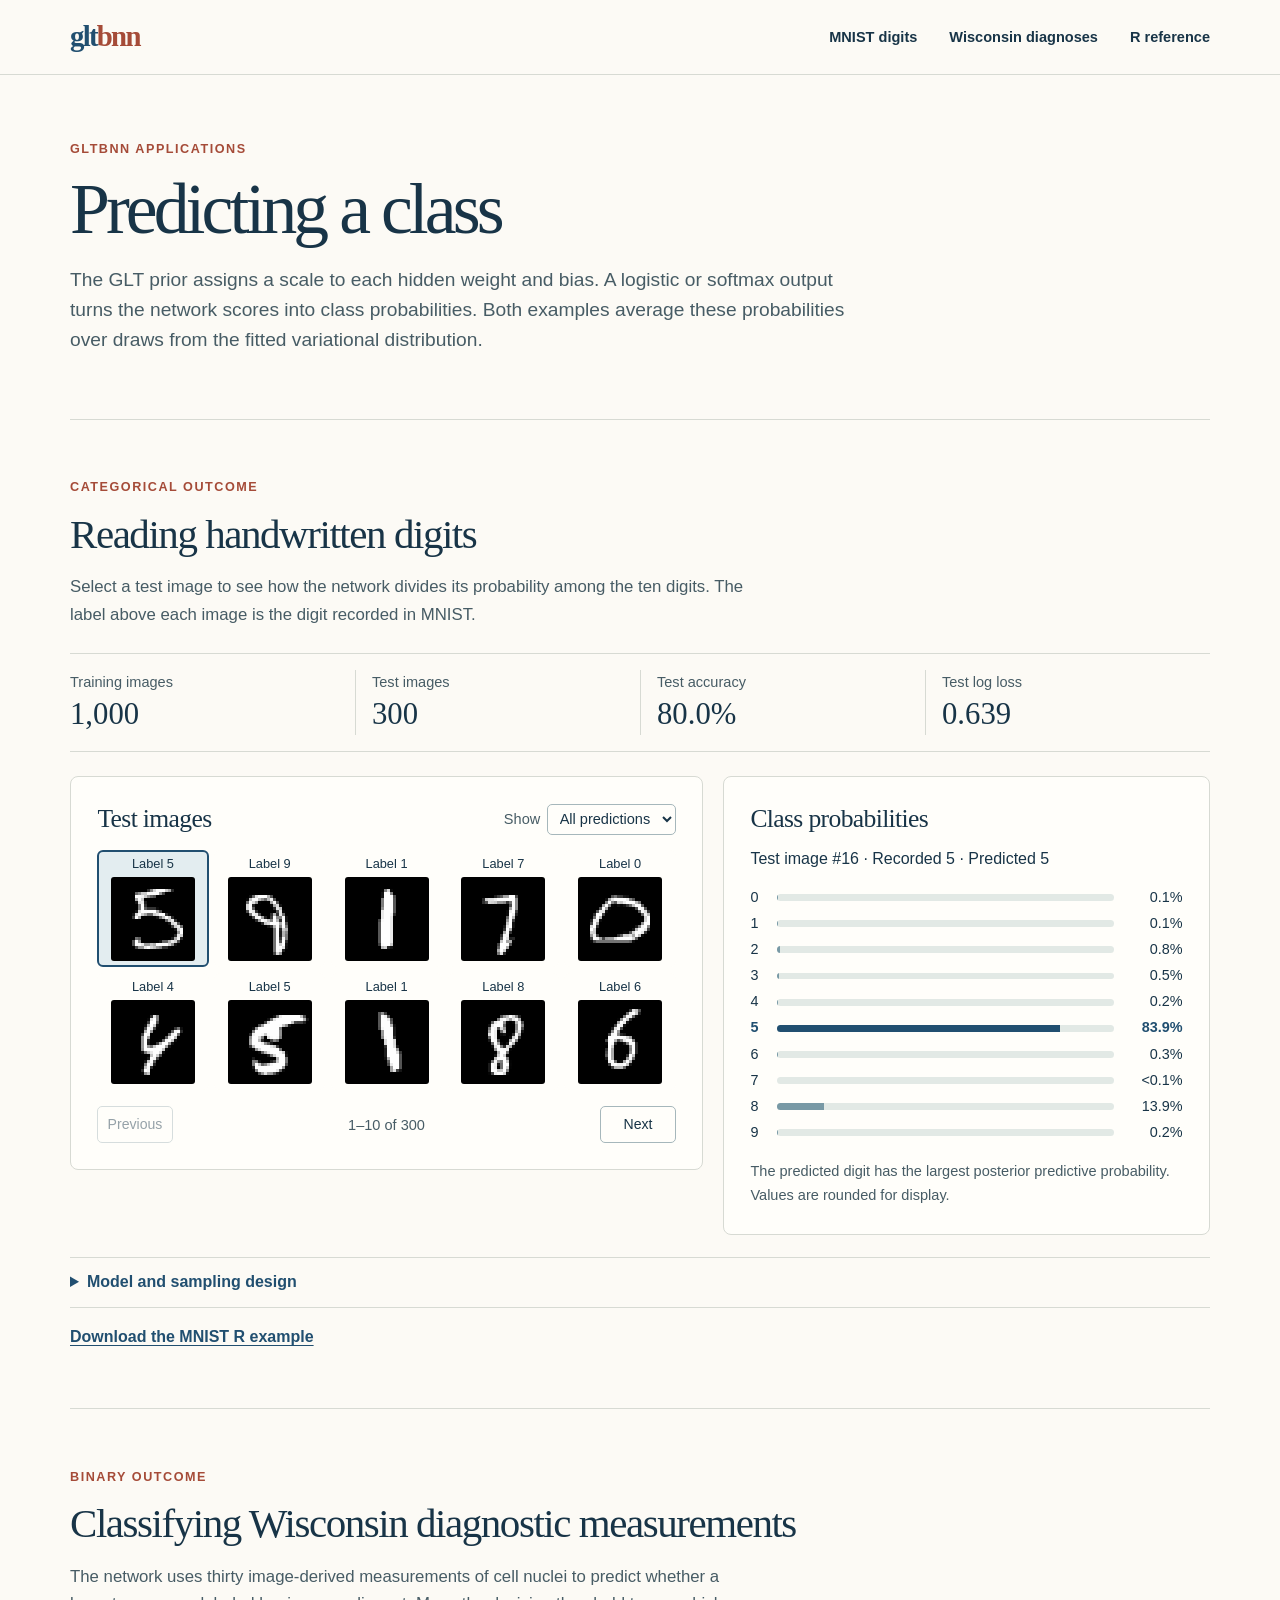
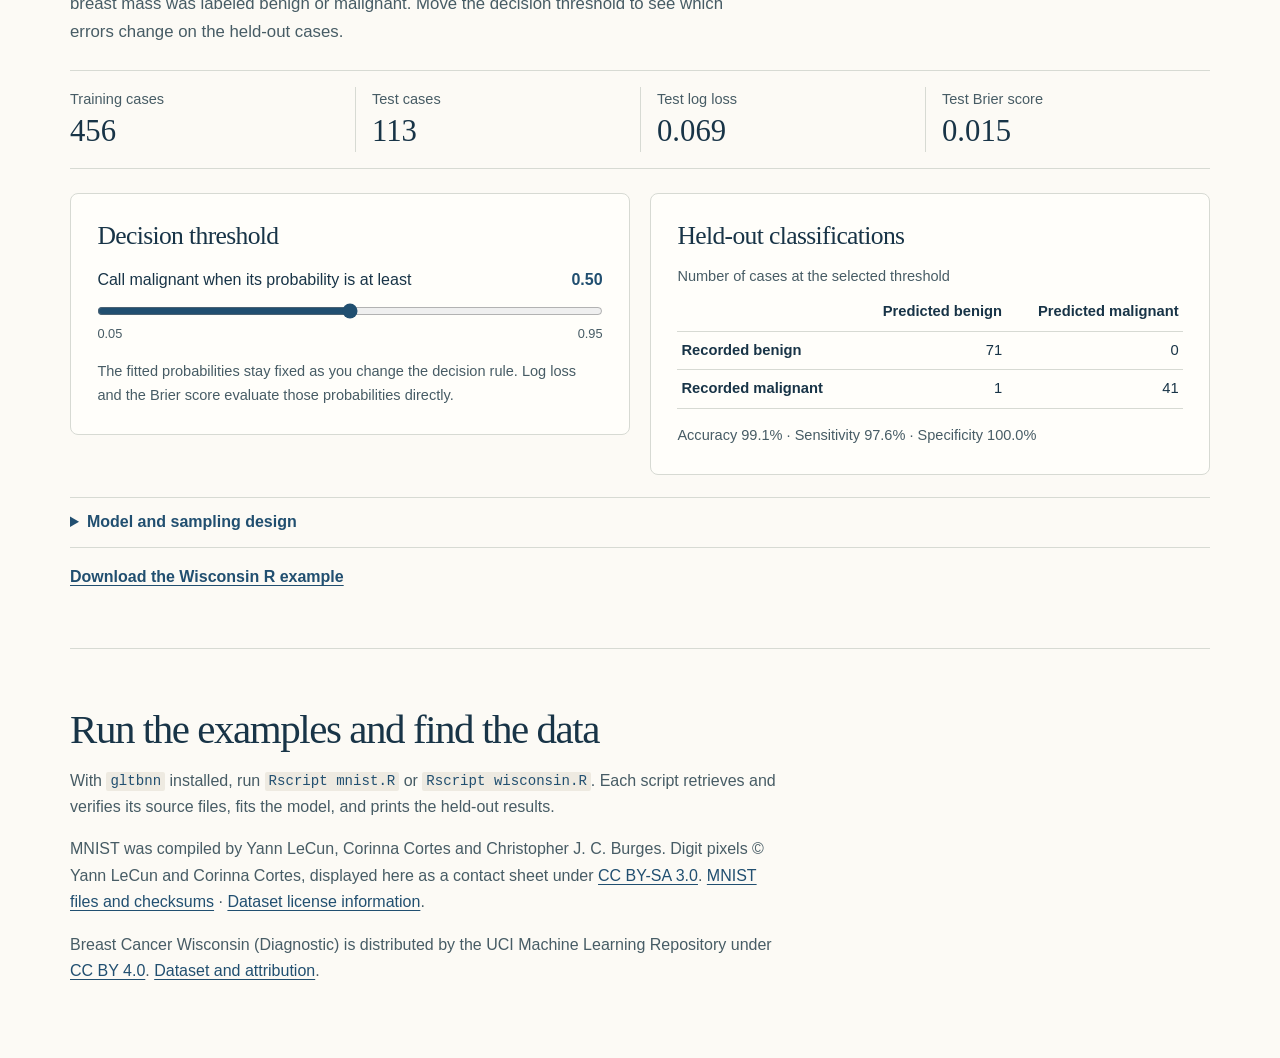
==== docs/classification/index.html @ 9e3a10c3 "Fit coefficient-specific shrinkage priors and publish verified examples" ====
<!doctype html>
<html lang="en">
<head>
  <meta charset="utf-8">
  <meta name="viewport" content="width=device-width, initial-scale=1">
  <meta name="description" content="Explore held-out predictions from Bayesian neural networks fitted to Wisconsin diagnostic measurements and MNIST digits in R.">
  <title>Classification applications · gltbnn</title>
  <link rel="icon" href="../assets/mark.svg" type="image/svg+xml">
  <link rel="stylesheet" href="../package.css">
  <link rel="stylesheet" href="style.css">
  <script defer src="mnist.js"></script>
  <script defer src="wisconsin.js"></script>
  <script defer src="application.js"></script>
</head>
<body>
<a class="skip" href="#main">Skip to applications</a>
<header class="topbar"><div class="wrap bar-inner">
  <a class="wordmark" href="../" aria-label="gltbnn home">glt<span>bnn</span></a>
  <nav aria-label="Applications"><a href="#mnist">MNIST digits</a><a href="#binary">Wisconsin diagnoses</a><a href="../reference.pdf">R reference</a></nav>
</div></header>
<main id="main" class="wrap">
  <header class="page-title">
    <p class="kicker">gltbnn applications</p>
    <h1>Predicting a class</h1>
    <p class="intro">The GLT prior assigns a scale to each hidden weight and bias. A logistic or softmax output turns the network scores into class probabilities. Both examples average these probabilities over draws from the fitted variational distribution.</p>
  </header>
  <section id="mnist" class="application" aria-labelledby="mnist-heading">
    <p class="kicker">Categorical outcome</p>
    <h2 id="mnist-heading">Reading handwritten digits</h2>
    <p class="lead">Select a test image to see how the network divides its probability among the ten digits. The label above each image is the digit recorded in MNIST.</p>
    <noscript><p>Enable JavaScript to inspect predictions, or run the <a href="mnist.R">MNIST example in R</a>.</p></noscript>
    <div class="interactive" hidden id="digit-explorer">
      <div class="numbers"><div><span>Training images</span><strong id="digit-training"></strong></div><div><span>Test images</span><strong id="digit-testing"></strong></div><div><span>Test accuracy</span><strong id="digit-accuracy"></strong></div><div><span>Test log loss</span><strong id="digit-loss"></strong></div></div>
      <div class="two-panels digits-layout">
        <section class="card" aria-labelledby="gallery-heading">
          <div class="card-head"><h3 id="gallery-heading">Test images</h3><label class="filter">Show <select id="filter"><option value="all">All predictions</option><option value="wrong">Errors only</option><option value="correct">Correct only</option></select></label></div>
          <div id="gallery" class="gallery" role="group" aria-label="Select a test image"></div>
          <div class="pager"><button type="button" id="previous">Previous</button><span id="page-count" role="status"></span><button type="button" id="next">Next</button></div>
        </section>
        <section class="card" aria-labelledby="prob-heading">
          <div class="card-head"><h3 id="prob-heading">Class probabilities</h3></div>
          <p class="selection" id="selection" role="status"></p>
          <div class="probabilities" id="probabilities"></div>
          <p class="small">The predicted digit has the largest posterior predictive probability. Values are rounded for display.</p>
        </section>
      </div>
    </div>
    <details class="method"><summary>Model and sampling design</summary>
      <p>We sampled 100 images per digit from the official training split and 30 per digit from the separate test split. The balanced test accuracy gives each digit equal weight. The gallery displays the original 28 × 28 pixels. For fitting, we average each 2 × 2 block to obtain 196 predictors and standardize using the training images.</p>
      <p>A GLT network with one hidden layer of 20 units uses <code>outcome = "categorical"</code>. Its nine free scores are log odds relative to digit 9, whose score is zero. At each weight draw, the probability of digit <i>c</i> is exp(η<sub><i>c</i></sub>)/∑<sub><i>j</i></sub> exp(η<sub><i>j</i></sub>). We average 128 draws. Test log loss is the mean negative log probability assigned to the recorded digit.</p>
    </details>
    <p class="download"><a href="mnist.R" download>Download the MNIST R example</a></p>
  </section>
  <section id="binary" class="application" aria-labelledby="wdbc-heading">
    <p class="kicker">Binary outcome</p>
    <h2 id="wdbc-heading">Classifying Wisconsin diagnostic measurements</h2>
    <p class="lead">The network uses thirty image-derived measurements of cell nuclei to predict whether a breast mass was labeled benign or malignant. Move the decision threshold to see which errors change on the held-out cases.</p>
    <noscript><p>Enable JavaScript to adjust the threshold, or run the <a href="wisconsin.R">Wisconsin example in R</a>.</p></noscript>
    <div class="interactive" hidden id="binary-explorer">
      <div class="numbers"><div><span>Training cases</span><strong id="wdbc-training"></strong></div><div><span>Test cases</span><strong id="wdbc-testing"></strong></div><div><span>Test log loss</span><strong id="wdbc-loss"></strong></div><div><span>Test Brier score</span><strong id="wdbc-brier"></strong></div></div>
      <div class="two-panels">
        <section class="card" aria-labelledby="threshold-heading">
          <h3 id="threshold-heading">Decision threshold</h3>
          <div class="threshold"><label for="cutoff">Call malignant when its probability is at least</label><output id="cutoff-value" for="cutoff">0.50</output></div>
          <input type="range" id="cutoff" min="0.05" max="0.95" step="0.05" value="0.50">
          <div class="range-ends" aria-hidden="true"><span>0.05</span><span>0.95</span></div>
          <p class="small">The fitted probabilities stay fixed as you change the decision rule. Log loss and the Brier score evaluate those probabilities directly.</p>
        </section>
        <section class="card" aria-labelledby="confusion-heading">
          <h3 id="confusion-heading">Held-out classifications</h3>
          <table class="confusion"><caption>Number of cases at the selected threshold</caption><thead><tr><td></td><th scope="col">Predicted benign</th><th scope="col">Predicted malignant</th></tr></thead>
          <tbody><tr><th scope="row">Recorded benign</th><td id="tn"></td><td id="fp"></td></tr><tr><th scope="row">Recorded malignant</th><td id="fn"></td><td id="tp"></td></tr></tbody></table>
          <p class="small" id="binary-metrics" role="status"></p>
        </section>
      </div>
    </div>
    <details class="method"><summary>Model and sampling design</summary>
      <p>We reserved about one fifth of each diagnosis group for testing and excluded the record identifier from the predictors. A GLT network with eight units in one hidden layer uses <code>outcome = "binary"</code>. The second factor level is malignant. For a network score η, the probability of this class is 1/(1 + exp(−η)). We average 256 draws before applying the threshold.</p>
      <p>Log loss is the mean negative log probability of the recorded diagnosis. The binary Brier score is the mean squared difference between the malignant probability and the indicator of malignancy. Lower values are better for both.</p>
    </details>
    <p class="download"><a href="wisconsin.R" download>Download the Wisconsin R example</a></p>
  </section>
  <section class="sources" aria-labelledby="sources-heading"><h2 id="sources-heading">Run the examples and find the data</h2>
    <p>With <code>gltbnn</code> installed, run <code>Rscript mnist.R</code> or <code>Rscript wisconsin.R</code>. Each script retrieves and verifies its source files, fits the model, and prints the held-out results.</p>
    <p>MNIST was compiled by Yann LeCun, Corinna Cortes and Christopher J. C. Burges. Digit pixels © Yann LeCun and Corinna Cortes, displayed here as a contact sheet under <a href="https://creativecommons.org/licenses/by-sa/3.0/">CC BY-SA 3.0</a>. <a href="https://github.com/cvdfoundation/mnist">MNIST files and checksums</a> · <a href="https://keras.io/2/api/datasets/mnist/">Dataset license information</a>.</p>
    <p>Breast Cancer Wisconsin (Diagnostic) is distributed by the UCI Machine Learning Repository under <a href="https://creativecommons.org/licenses/by/4.0/">CC BY 4.0</a>. <a href="https://doi.org/10.24432/C5DW2B">Dataset and attribution</a>.</p>
  </section>
</main>
</body>
</html>
---- docs/package.css ----
:root {
  --paper: #fcfaf5;
  --ink: #183447;
  --navy: #214f70;
  --rust: #a54b38;
  --muted: #475c65;
  --rule: #d7dad3;
  --serif: "Baskervville", "Iowan Old Style", "Palatino Linotype", Palatino, Georgia, serif;
  --sans: "Inter", "Segoe UI", Arial, sans-serif;
  --mono: "IBM Plex Mono", Consolas, monospace;
}
* { box-sizing: border-box; }
html { scroll-padding-top: 1rem; }
body { margin: 0; background: var(--paper); color: var(--ink); font: 1rem/1.65 var(--sans); }
a { color: var(--navy); text-underline-offset: .2em; }
a:hover { color: var(--rust); }
a:focus-visible, button:focus-visible { outline: 3px solid #d1884e; outline-offset: 5px; }
.wrap { width: min(1140px, calc(100% - clamp(2rem, 9vw, 8rem))); margin-inline: auto; }
.topbar { border-bottom: 1px solid var(--rule); }
.bar-inner, .footer-inner, .actions, nav { display: flex; align-items: center; }
.bar-inner { justify-content: space-between; min-height: 4.6rem; gap: 1rem; }
.wordmark { font: bold 1.8rem/1 var(--serif); letter-spacing: -.06em; text-decoration: none; }
.wordmark span { color: var(--rust); }
nav { flex-wrap: wrap; justify-content: flex-end; gap: clamp(.75rem, 2.5vw, 2.25rem); }
nav a { font-size: .91rem; font-weight: 600; color: var(--ink); text-decoration: none; }
nav a:hover, .text-link:hover, footer a:hover { text-decoration: underline; }
.hero { display: grid; grid-template-columns: minmax(0, 1.6fr) minmax(0, .8fr); align-items: center; gap: clamp(1rem, 5vw, 5rem); padding-block: clamp(2.5rem, 6vw, 5rem); }
.kicker { margin: 0 0 .85rem; color: var(--rust); text-transform: uppercase; font-size: .79rem; font-weight: 700; letter-spacing: .12em; }
.kicker span { padding-inline: .22em; color: #8a8176; }
h1, h2, h3 { font-family: var(--serif); font-weight: 500; color: var(--ink); }
h1 { margin: 0; font-size: clamp(2.8rem, 5.6vw, 5rem); line-height: 1.02; letter-spacing: -.055em; text-wrap: balance; }
.intro { margin: 1.2rem 0 0; max-width: 57ch; font-size: clamp(1.03rem, 1.6vw, 1.2rem); color: var(--muted); line-height: 1.55; }
.actions { gap: 1.4rem; flex-wrap: wrap; margin-top: 1.8rem; }
.button { display: inline-flex; align-items: center; gap: .9rem; background: var(--navy); color: #fff; border-radius: 5px; padding: .66rem 1.15rem; text-decoration: none; font-weight: 600; }
.button:hover { background: #163d55; color: #fff; }
.text-link { font-weight: 600; text-decoration: none; }
.hero-mark { display: grid; place-items: center; }
.hero-mark img { width: clamp(135px, 19vw, 230px); max-width: 96%; height: auto; }
.section-grid, .illustrations { border-top: 1px solid var(--rule); padding-block: clamp(2rem, 5vw, 3.6rem); }
.section-grid { display: grid; grid-template-columns: minmax(0, .8fr) minmax(0, 1.35fr); column-gap: clamp(2rem, 6vw, 6rem); align-items: start; }
h2 { margin: 0 0 .6rem; font-size: clamp(1.85rem, 3.2vw, 2.75rem); line-height: 1.1; letter-spacing: -.035em; }
.section-grid p, .topic p { margin: .75rem 0 0; max-width: 58ch; color: var(--muted); }
code { font-family: var(--mono); }
p code { color: var(--navy); background: #eeeae1; padding: .1em .28em; border-radius: .15em; font-size: .88em; overflow-wrap: anywhere; }
.codebox { min-width: 0; border: 1px solid #254657; border-radius: 6px; overflow: hidden; background: #172f3e; color: #ecf1ef; }
.codebar { display: flex; align-items: center; justify-content: space-between; min-height: 2.45rem; padding: 0 1.15rem; border-bottom: 1px solid #3b515a; background: #203b4b; color: #d8e2e2; font: .81rem/1.2 var(--sans); }
.copy { background: transparent; border: 1px solid #70848a; color: #f4f7f5; padding: .25rem .5rem; border-radius: 3px; font: inherit; cursor: pointer; }
.copy:hover { background: #335466; }
pre { margin: 0; padding: 1.1rem 1.15rem; font: .88rem/1.65 var(--mono); overflow-x: auto; tab-size: 2; }
.str { color: #f4caad; }
.section-grid .result-note { color: #4d5d63; font-size: .88rem; margin-top: .85rem; }
.illustration-grid { display: grid; grid-template-columns: 1fr 1fr; gap: 1.5rem; margin-top: 1.5rem; }
.topic { padding: 1.2rem 1.5rem 1.4rem; text-decoration: none; border: 1px solid var(--rule); border-radius: 5px; background: #fffdfa; }
.topic:hover { border-color: #7390a0; }
h3 { display: flex; justify-content: space-between; gap: 1rem; font-size: 1.6rem; line-height: 1.2; letter-spacing: -.025em; margin: 0; }
.topic h3 span { font: 1.1rem var(--sans); color: var(--rust); }
.topic p { font-size: .95rem; }
footer { border-top: 1px solid var(--rule); }
.footer-inner { align-items: baseline; justify-content: space-between; gap: 2rem; padding-block: 1.5rem; color: var(--muted); font-size: .84rem; }
.footer-inner p { margin: 0; max-width: 75ch; }
.footer-inner a { white-space: nowrap; }
.sr-only, .skip:not(:focus) { position: absolute; width: 1px; height: 1px; clip-path: inset(50%); overflow: hidden; white-space: nowrap; }
.skip:focus { position: absolute; top: .5rem; left: .5rem; padding: .5rem; background: white; }
@media (max-width: 760px) {
  .section-grid { grid-template-columns: minmax(0, 1fr); gap: 1.2rem; }
  .hero { grid-template-columns: minmax(0, 1fr) minmax(110px, .36fr); }
  .illustration-grid { gap: .8rem; }
}
@media (max-width: 560px) {
  .bar-inner { padding-block: .85rem; align-items: baseline; flex-wrap: wrap; gap: .6rem 1rem; }
  nav a { font-size: .82rem; }
  .hero { grid-template-columns: 1fr; position: relative; padding-top: 1.9rem; }
  .hero-mark { position: absolute; top: 1rem; right: 0; }
  .hero-mark img { width: 55px; }
  .kicker { margin-bottom: 1.5rem; }
  h1 { font-size: clamp(2.5rem, 9.5vw, 3.1rem); }
  .intro { margin-top: .9rem; }
  .actions { gap: 1rem; margin-top: 1.25rem; }
  .illustration-grid { grid-template-columns: 1fr; }
  .footer-inner { flex-wrap: wrap; gap: .75rem; }
  pre { padding: .85rem; font-size: .79rem; }
}
---- docs/classification/style.css ----
[hidden] { display: none !important; }
.page-title { padding-block: clamp(2.4rem, 5vw, 4.25rem); }
.intro { max-width: 73ch; }
.application, .sources { border-top: 1px solid var(--rule); padding: clamp(2rem, 4.5vw, 3.6rem) 0; }
.lead { max-width: 74ch; color: var(--muted); font-size: 1.05rem; }
.numbers { display: grid; grid-template-columns: repeat(4, 1fr); margin: 1.5rem 0; padding: 1rem 0; border-block: 1px solid var(--rule); }
.numbers div { padding: 0 1rem; border-left: 1px solid var(--rule); }
.numbers div:first-child { padding-left: 0; border-left: 0; }
.numbers span, .numbers strong { display: block; }
.numbers span, .small, .pager span, .filter, .confusion caption { color: var(--muted); font-size: .91rem; }
.numbers strong { font: 500 clamp(1.65rem, 2.4vw, 2.2rem)/1.35 var(--serif); font-variant-numeric: tabular-nums; }
.two-panels { display: grid; grid-template-columns: minmax(0, 1fr) minmax(0, 1fr); gap: 1.25rem; align-items: start; }
.digits-layout { grid-template-columns: minmax(0, 1.3fr) minmax(0, 1fr); }
.card { padding: clamp(.9rem, 2.2vw, 1.65rem); background: #fffefa; border: 1px solid var(--rule); border-radius: 8px; }
.card-head, .pager, .range-ends, .threshold { display: flex; align-items: center; justify-content: space-between; gap: .65rem; }
.card-head { flex-wrap: wrap; }
.card h3 { display: block; }
.filter { display: flex; align-items: center; gap: .4rem; }
button, select, input { font: inherit; }
button, select { color: var(--ink); background: #fffefa; border: 1px solid #a6b7bb; border-radius: 5px; cursor: pointer; }
select:focus-visible, input:focus-visible, summary:focus-visible { outline: 3px solid #d1884e; outline-offset: 3px; }
button:disabled { opacity: .45; cursor: default; }
select, .pager button { padding: .36rem .5rem; }
.gallery { display: grid; grid-template-columns: repeat(5, minmax(0, 1fr)); gap: .35rem; margin: .9rem 0; }
.digit { padding: .28rem; border: 2px solid transparent; border-radius: 6px; line-height: 1.3; }
.digit:hover { background: #eff3f1; }
.digit[aria-pressed="true"] { border-color: var(--navy); background: #e3edf0; }
.digit-label { display: block; margin-bottom: .25rem; font-size: .8rem; white-space: nowrap; }
.glyph { display: block; inline-size: 100%; max-inline-size: 84px; margin: auto; aspect-ratio: 1; background-image: url(digits.png); image-rendering: pixelated; border-radius: 3px; }
.pager { margin-top: 1rem; }
.pager button { min-width: 4.7rem; font-size: .88rem; }
.pager span { text-align: center; }
.selection { margin: .75rem 0 .8rem; }
.probabilities { display: grid; gap: .15rem; }
.prob-row { display: grid; grid-template-columns: 1.3em minmax(0, 1fr) 4.2em; align-items: center; gap: .5rem; font-size: .9rem; font-variant-numeric: tabular-nums; }
.prob-row .value { text-align: right; }
.prob-track { height: .43rem; background: #e2e9e5; border-radius: 5px; overflow: hidden; }
.prob-fill { display: block; height: 100%; background: #7899a5; }
.winner { font-weight: 700; color: var(--navy); }
.winner .prob-fill { background: var(--navy); }
.threshold { margin: 1rem 0 .45rem; align-items: baseline; }
.threshold output { font-weight: 700; color: var(--navy); font-variant-numeric: tabular-nums; }
input[type=range] { accent-color: var(--navy); width: 100%; margin-inline: 0; }
.range-ends { margin-top: -.25rem; font-size: .8rem; color: var(--muted); }
.confusion { width: 100%; border-collapse: collapse; margin-top: 1rem; line-height: 1.35; font-size: .92rem; font-variant-numeric: tabular-nums; }
.confusion caption { text-align: left; padding-bottom: .4rem; }
.confusion th, .confusion td { border-bottom: 1px solid var(--rule); padding: .55rem .25rem; text-align: right; }
.confusion th[scope=row] { text-align: left; }
.small:last-child { margin-bottom: 0; }
.method { border-block: 1px solid var(--rule); margin-top: 1.4rem; padding: .7rem 0; }
.method summary { color: var(--navy); cursor: pointer; font-weight: 600; }
.method p, .sources p { max-width: 80ch; color: var(--muted); }
.download { margin-bottom: 0; font-weight: 600; }
@media (max-width: 780px) {
  .two-panels { grid-template-columns: 1fr; }
}
@media (max-width: 530px) {
  .numbers { grid-template-columns: repeat(2, 1fr); gap: .55rem 0; }
  .numbers div:nth-child(3) { padding-left: 0; border-left: 0; }
  .gallery { gap: .05rem; }
  .digit { padding: .15rem; }
  .digit-label { font-size: .7rem; }
}
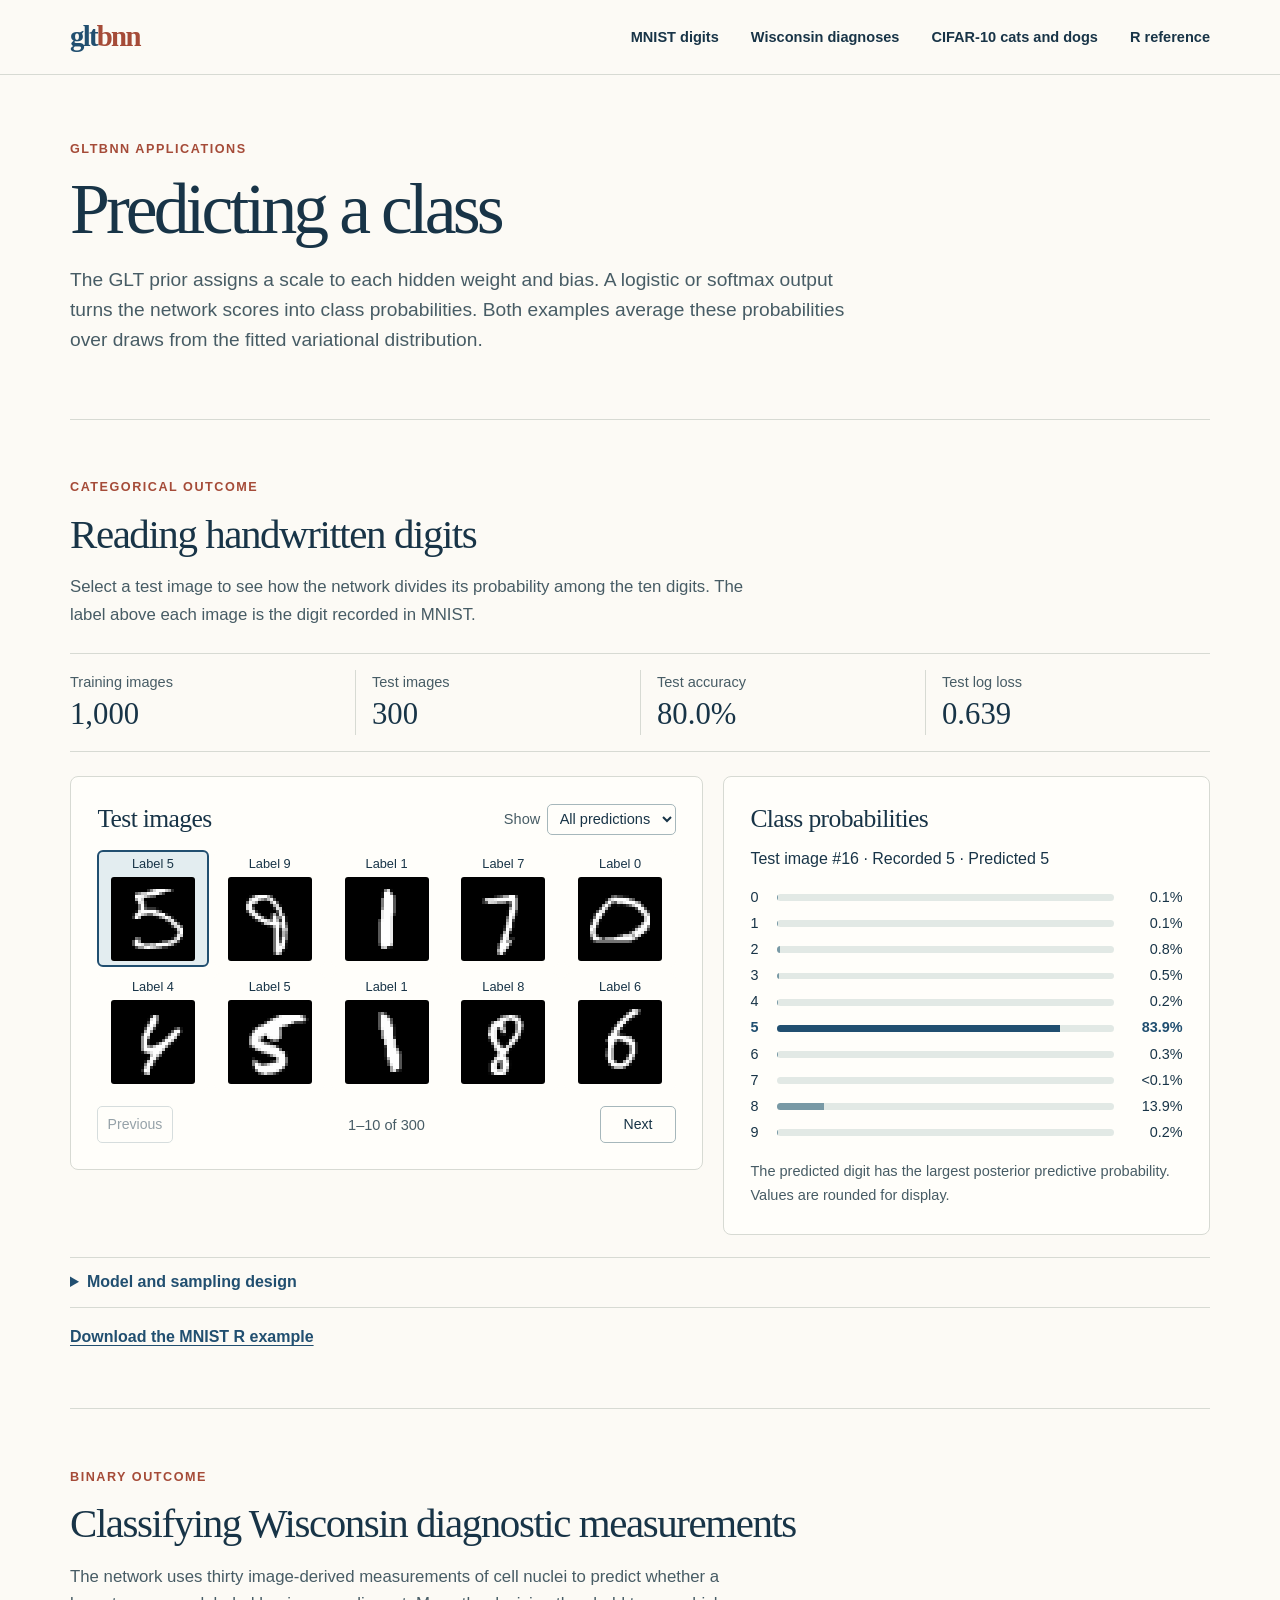
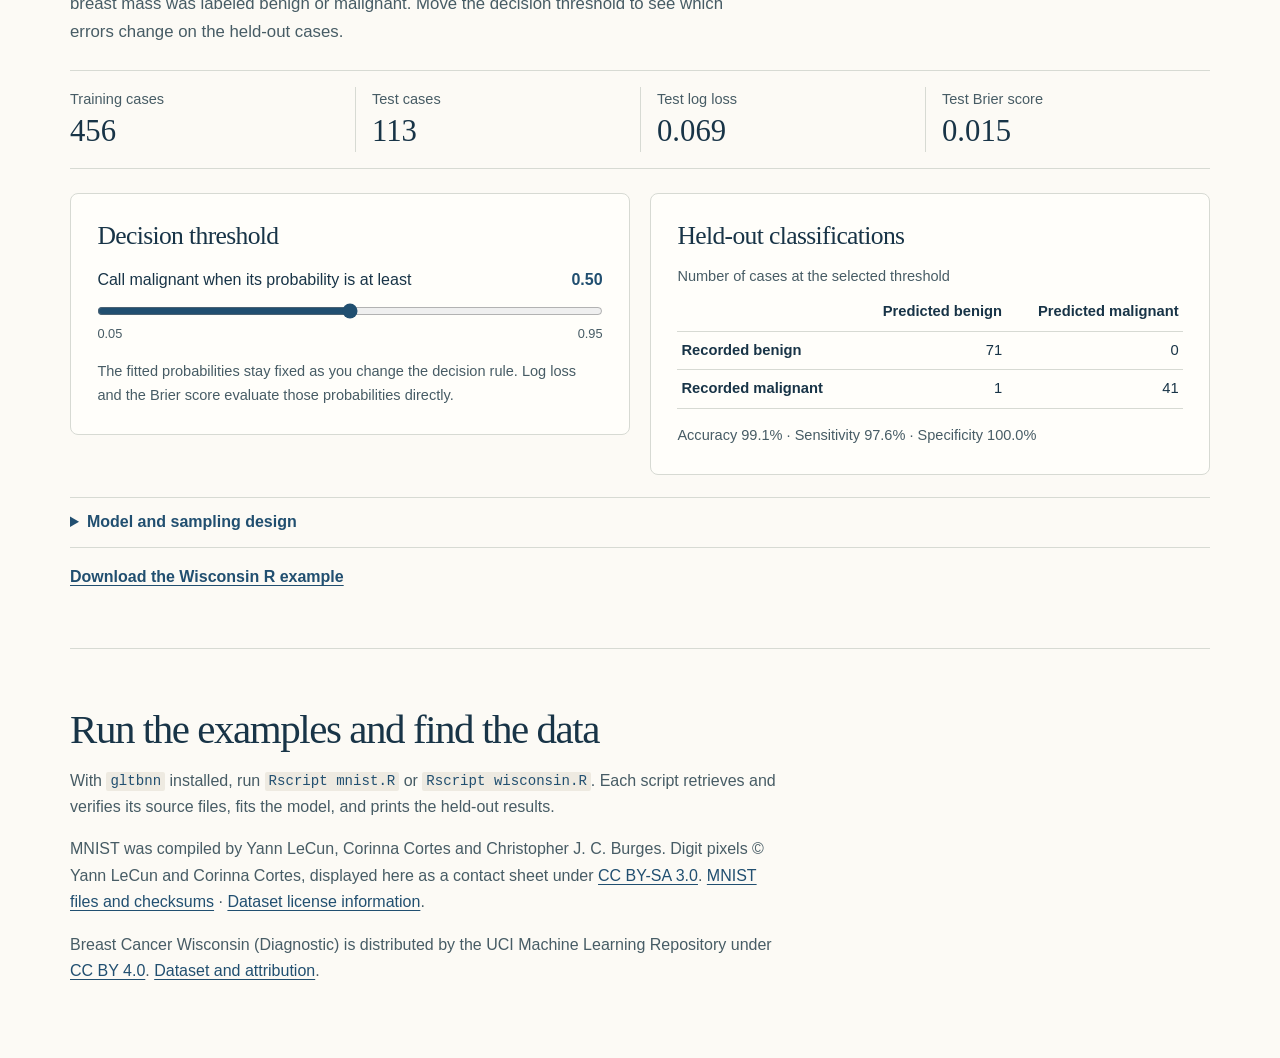
==== commit b9f4b414: "Add reproducible CIFAR-10 cat and dog classification explorer" ====
--- a/docs/classification/index.html
+++ b/docs/classification/index.html
@@ -16,7 +16,7 @@
 <a class="skip" href="#main">Skip to applications</a>
 <header class="topbar"><div class="wrap bar-inner">
   <a class="wordmark" href="../" aria-label="gltbnn home">glt<span>bnn</span></a>
-  <nav aria-label="Applications"><a href="#mnist">MNIST digits</a><a href="#binary">Wisconsin diagnoses</a><a href="../reference.pdf">R reference</a></nav>
+  <nav aria-label="Applications"><a href="#mnist">MNIST digits</a><a href="#binary">Wisconsin diagnoses</a><a href="cifar/">CIFAR-10 cats and dogs</a><a href="../reference.pdf">R reference</a></nav>
 </div></header>
 <main id="main" class="wrap">
   <header class="page-title">
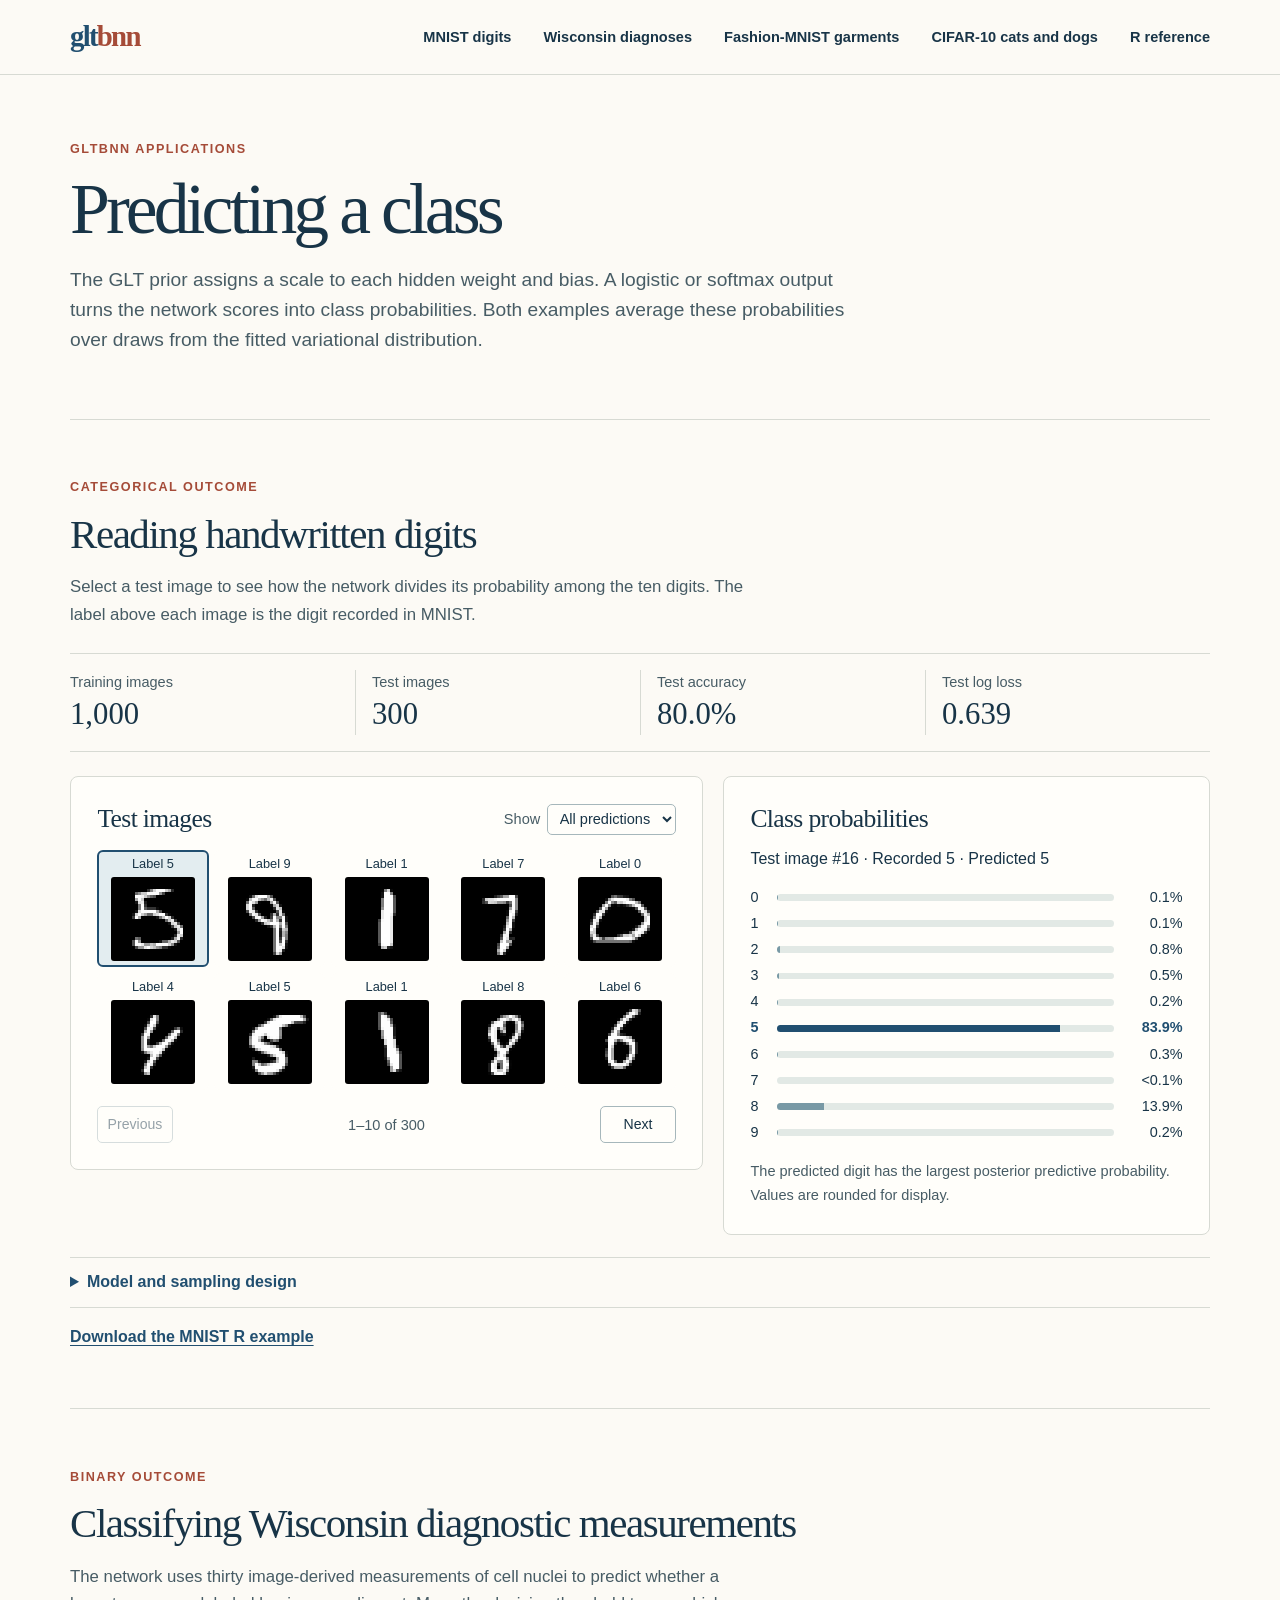
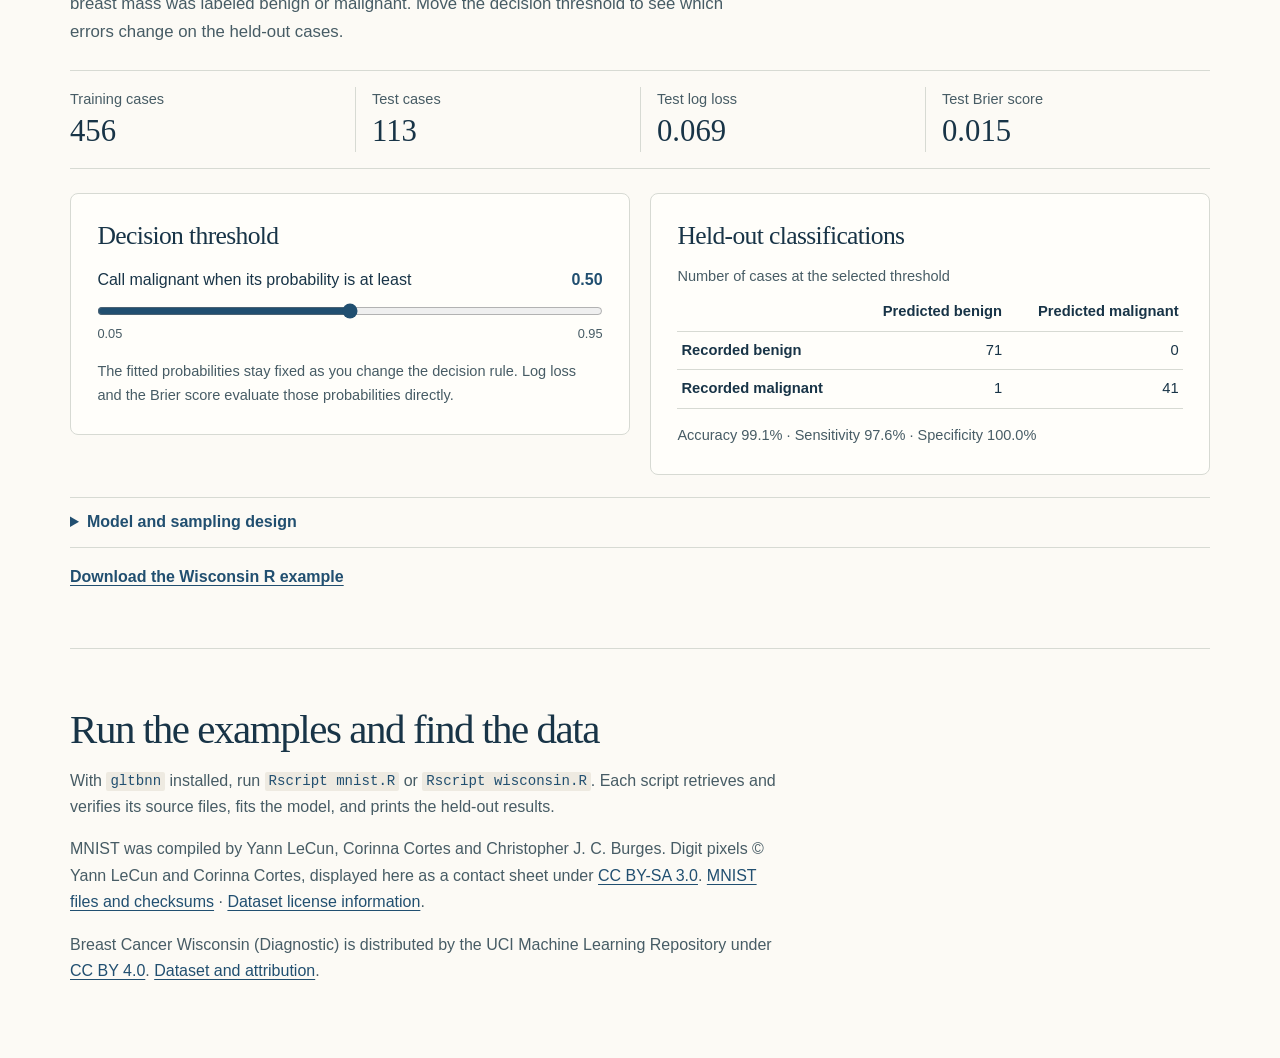
==== commit 4fe88939: "Add the full Fashion-MNIST binary comparison and interactive predictions" ====
--- a/docs/classification/index.html
+++ b/docs/classification/index.html
@@ -16,7 +16,7 @@
 <a class="skip" href="#main">Skip to applications</a>
 <header class="topbar"><div class="wrap bar-inner">
   <a class="wordmark" href="../" aria-label="gltbnn home">glt<span>bnn</span></a>
-  <nav aria-label="Applications"><a href="#mnist">MNIST digits</a><a href="#binary">Wisconsin diagnoses</a><a href="cifar/">CIFAR-10 cats and dogs</a><a href="../reference.pdf">R reference</a></nav>
+  <nav aria-label="Applications"><a href="#mnist">MNIST digits</a><a href="#binary">Wisconsin diagnoses</a><a href="fashion/">Fashion-MNIST garments</a><a href="cifar/">CIFAR-10 cats and dogs</a><a href="../reference.pdf">R reference</a></nav>
 </div></header>
 <main id="main" class="wrap">
   <header class="page-title">
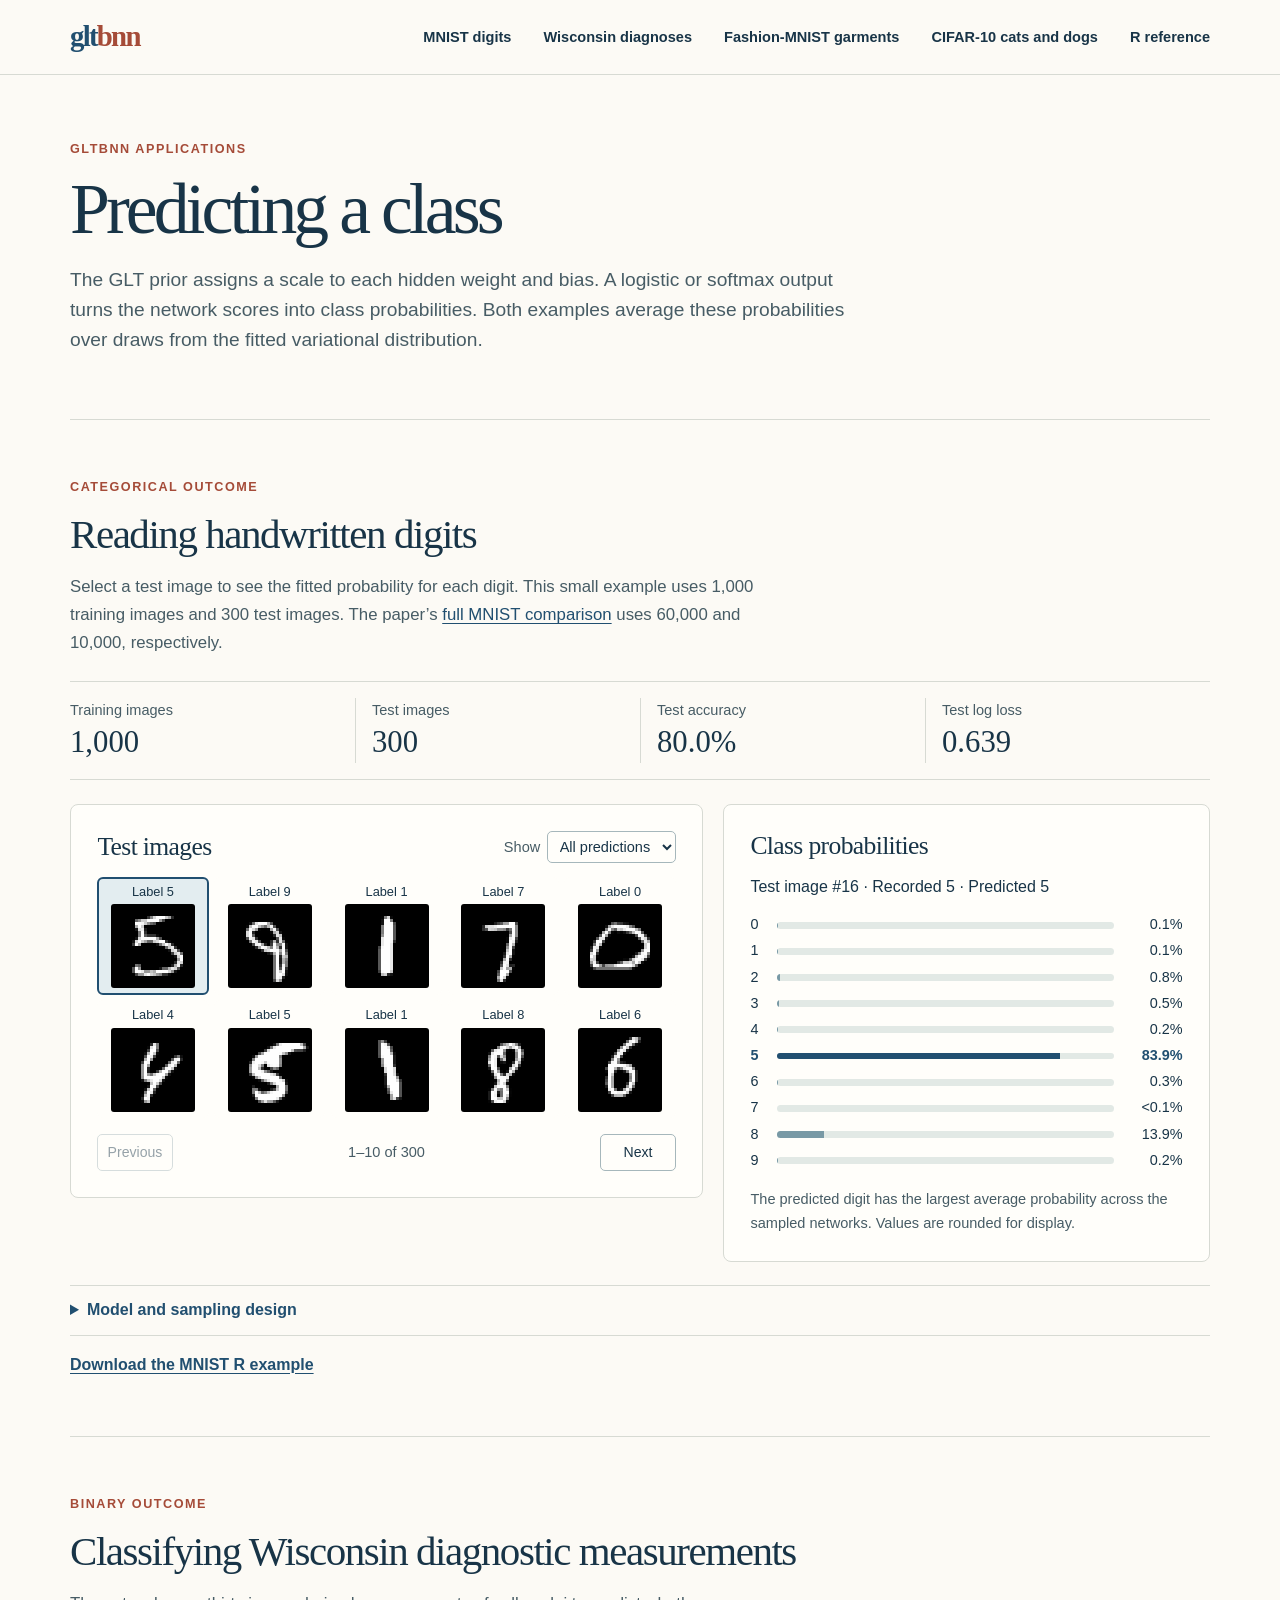
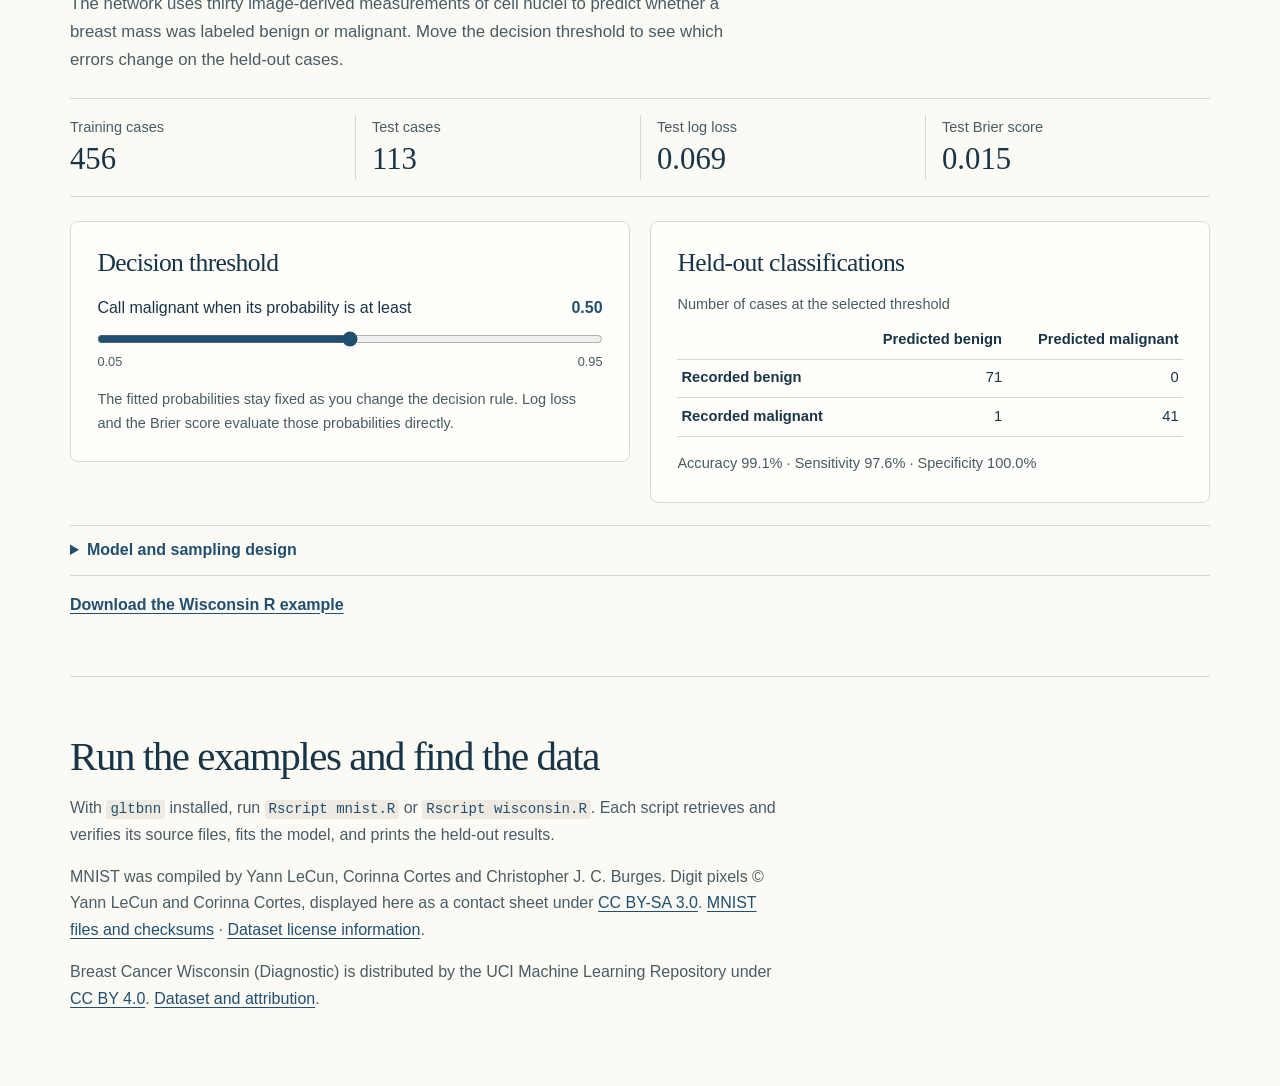
==== commit 829d2232: "Align interactive equations and computation guides with the manuscript" ====
--- a/docs/classification/index.html
+++ b/docs/classification/index.html
@@ -27,7 +27,7 @@
   <section id="mnist" class="application" aria-labelledby="mnist-heading">
     <p class="kicker">Categorical outcome</p>
     <h2 id="mnist-heading">Reading handwritten digits</h2>
-    <p class="lead">Select a test image to see how the network divides its probability among the ten digits. The label above each image is the digit recorded in MNIST.</p>
+    <p class="lead">Select a test image to see the fitted probability for each digit. This small example uses 1,000 training images and 300 test images. The paper’s <a href="https://github.com/yain22/Bayesian_NN_GLT/tree/main/tools/replication/mnist">full MNIST comparison</a> uses 60,000 and 10,000, respectively.</p>
     <noscript><p>Enable JavaScript to inspect predictions, or run the <a href="mnist.R">MNIST example in R</a>.</p></noscript>
     <div class="interactive" hidden id="digit-explorer">
       <div class="numbers"><div><span>Training images</span><strong id="digit-training"></strong></div><div><span>Test images</span><strong id="digit-testing"></strong></div><div><span>Test accuracy</span><strong id="digit-accuracy"></strong></div><div><span>Test log loss</span><strong id="digit-loss"></strong></div></div>
@@ -41,13 +41,13 @@
           <div class="card-head"><h3 id="prob-heading">Class probabilities</h3></div>
           <p class="selection" id="selection" role="status"></p>
           <div class="probabilities" id="probabilities"></div>
-          <p class="small">The predicted digit has the largest posterior predictive probability. Values are rounded for display.</p>
+          <p class="small">The predicted digit has the largest average probability across the sampled networks. Values are rounded for display.</p>
         </section>
       </div>
     </div>
     <details class="method"><summary>Model and sampling design</summary>
       <p>We sampled 100 images per digit from the official training split and 30 per digit from the separate test split. The balanced test accuracy gives each digit equal weight. The gallery displays the original 28 × 28 pixels. For fitting, we average each 2 × 2 block to obtain 196 predictors and standardize using the training images.</p>
-      <p>A GLT network with one hidden layer of 20 units uses <code>outcome = "categorical"</code>. Its nine free scores are log odds relative to digit 9, whose score is zero. At each weight draw, the probability of digit <i>c</i> is exp(η<sub><i>c</i></sub>)/∑<sub><i>j</i></sub> exp(η<sub><i>j</i></sub>). We average 128 draws. Test log loss is the mean negative log probability assigned to the recorded digit.</p>
+      <p>A GLT network with one hidden layer of 20 units uses <code>outcome = "categorical"</code>. In the paper’s notation, classes <i>c</i> = 1, …, 10 correspond to digits 0, …, 9. For image <i>i</i>, digit 9 is the reference, with score η<sub><i>i</i>,10</sub> = 0. At each weight draw, the probability for class <i>c</i> is <i>p</i><sub><i>ic</i></sub> = exp(η<sub><i>ic</i></sub>)/∑<sub><i>m</i>=1</sub><sup>10</sup> exp(η<sub><i>im</i></sub>). We average each class probability over 128 draws. Test log loss is the mean negative log probability assigned to the recorded digit.</p>
     </details>
     <p class="download"><a href="mnist.R" download>Download the MNIST R example</a></p>
   </section>
@@ -75,7 +75,7 @@
       </div>
     </div>
     <details class="method"><summary>Model and sampling design</summary>
-      <p>We reserved about one fifth of each diagnosis group for testing and excluded the record identifier from the predictors. A GLT network with eight units in one hidden layer uses <code>outcome = "binary"</code>. The second factor level is malignant. For a network score η, the probability of this class is 1/(1 + exp(−η)). We average 256 draws before applying the threshold.</p>
+      <p>We reserved about one fifth of each diagnosis group for testing and excluded the record identifier from the predictors. A GLT network with eight units in one hidden layer uses <code>outcome = "binary"</code>. Malignant is the second factor level, coded <i>Y</i><sub><i>i</i></sub> = 1. For case <i>i</i>, the network score <i>f</i><sub>𝒲</sub>(<b><i>x</i></b><sub><i>i</i></sub>) is the log odds of malignancy. Applying the logistic function gives the event probability <i>p</i><sub><i>i</i></sub> for that draw. We average these probabilities over 256 draws before applying the threshold.</p>
       <p>Log loss is the mean negative log probability of the recorded diagnosis. The binary Brier score is the mean squared difference between the malignant probability and the indicator of malignancy. Lower values are better for both.</p>
     </details>
     <p class="download"><a href="wisconsin.R" download>Download the Wisconsin R example</a></p>
